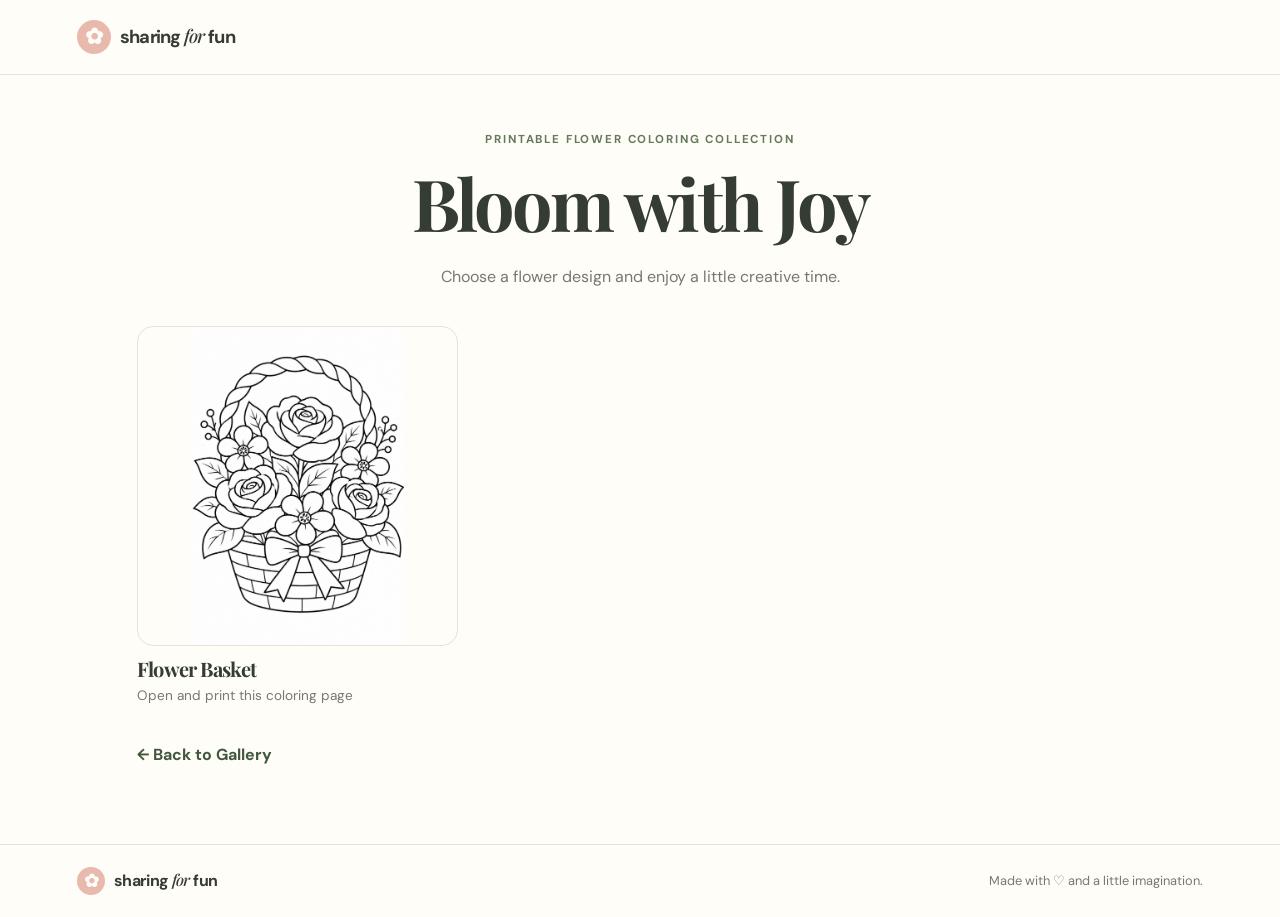
==== bloom-with-joy.html @ a3c9d55a "Add Bloom with Joy flower collection page" ====
<!DOCTYPE html>
<html lang="en">
<head>
  <meta charset="UTF-8">
  <meta name="viewport" content="width=device-width, initial-scale=1.0">
  <meta name="description" content="Bloom with Joy flower coloring collection.">
  <title>Bloom with Joy | Sharing for Fun</title>
  <link rel="stylesheet" href="style.css">
  <style>
    .bloom-collection { max-width: 1050px; margin: 0 auto; padding: 55px 22px 75px; }
    .bloom-heading { text-align: center; margin-bottom: 35px; }
    .bloom-heading p:last-child { color: var(--muted); }
    .bloom-grid { display: grid; grid-template-columns: repeat(3, minmax(0, 1fr)); gap: 22px; }
    .bloom-item { display: block; color: inherit; text-decoration: none; }
    .bloom-square { width: 100%; aspect-ratio: 1 / 1; border-radius: 16px; overflow: hidden; background: #fffdf8; border: 1px solid var(--line); }
    .bloom-square img { display: block; width: 100%; height: 100%; object-fit: contain; }
    .bloom-item h2 { font-size: 1.25rem; margin: 12px 0 4px; }
    .bloom-item p { color: var(--muted); font-size: .85rem; margin: 0; }
    .back-gallery { display: inline-block; margin-top: 35px; color: var(--green-dark); font-weight: 700; }
    @media (max-width: 650px) { .bloom-grid { grid-template-columns: repeat(2, minmax(0, 1fr)); gap: 14px; } }
    @media (max-width: 390px) { .bloom-grid { grid-template-columns: 1fr; } }
  </style>
</head>
<body>
  <header class="site-header">
    <a class="brand" href="index.html"><span class="brand-icon">✿</span><span>sharing <em>for</em> fun</span></a>
  </header>
  <main class="bloom-collection">
    <div class="bloom-heading">
      <p class="eyebrow">Printable flower coloring collection</p>
      <h1>Bloom with Joy</h1>
      <p>Choose a flower design and enjoy a little creative time.</p>
    </div>
    <div class="bloom-grid">
      <a class="bloom-item" href="flowers.html">
        <div class="bloom-square">
          <img src="flower-basket-coloring-page.png.png" alt="Flower Basket coloring page">
        </div>
        <h2>Flower Basket</h2>
        <p>Open and print this coloring page</p>
      </a>
    </div>
    <a class="back-gallery" href="index.html#gallery">← Back to Gallery</a>
  </main>
  <footer class="footer">
    <a class="brand footer-brand" href="index.html"><span class="brand-icon">✿</span><span>sharing <em>for</em> fun</span></a>
    <p>Made with ♡ and a little imagination.</p>
  </footer>
</body>
</html>
---- style.css ----
@import url('https://fonts.googleapis.com/css2?family=DM+Sans:wght@400;500;600;700&family=Playfair+Display:wght@500;600;700&display=swap');

:root {
  --cream: #fbf7ef;
  --paper: #fffdf8;
  --ink: #353c32;
  --muted: #77796d;
  --green: #647a5b;
  --green-dark: #42583e;
  --pink: #e8b9ad;
  --peach: #f4d9c6;
  --line: #e9e2d5;
  --lavender: #e7e0ef;
}
* { box-sizing: border-box; }
html { scroll-behavior: smooth; }
body { margin: 0; background: var(--paper); color: var(--ink); font-family: 'DM Sans', sans-serif; line-height: 1.65; }
a { color: inherit; text-decoration: none; }
button, input { font: inherit; }
.site-header { display:flex; justify-content:space-between; align-items:center; gap:24px; padding:20px clamp(20px, 6vw, 88px); background:rgba(255,253,248,.95); border-bottom:1px solid var(--line); position:sticky; top:0; z-index:5; }
.brand { display:flex; align-items:center; gap:9px; font-weight:700; font-size:1.15rem; letter-spacing:-.04em; white-space:nowrap; }
.brand em { font-family:'Playfair Display',serif; font-weight:500; }
.brand-icon { display:grid; place-items:center; width:34px; height:34px; border-radius:50%; background:var(--pink); color:#fffdf8; font-size:1.35rem; }
.nav { display:flex; align-items:center; gap:27px; font-size:.9rem; font-weight:600; }
.nav a:not(.nav-cta):hover, .text-link:hover { color:var(--green); }
.nav-cta { background:var(--green); color:white; padding:10px 16px; border-radius:99px; }
.menu-toggle { display:none; border:0; background:transparent; font-size:1.5rem; color:var(--ink); }
.hero { min-height:550px; display:grid; grid-template-columns:1.05fr .95fr; align-items:center; gap:40px; padding:65px clamp(24px, 9vw, 130px) 70px; background:var(--cream); overflow:hidden; }
.hero-copy { max-width:580px; }
.eyebrow { color:var(--green); text-transform:uppercase; letter-spacing:.16em; font-size:.72rem; font-weight:700; margin:0 0 13px; }
h1,h2,h3,p { margin-top:0; }
h1,h2 { font-family:'Playfair Display',serif; letter-spacing:-.04em; line-height:1.12; }
h1 { font-size:clamp(2.8rem, 5.6vw, 5rem); margin-bottom:22px; }
h1 span, h2 span { color:var(--green); font-style:italic; }
.hero-text { color:var(--muted); max-width:490px; font-size:1.04rem; margin-bottom:28px; }
.hero-actions { display:flex; align-items:center; flex-wrap:wrap; gap:22px; }
.button { display:inline-flex; justify-content:center; align-items:center; border:0; border-radius:99px; padding:13px 22px; font-weight:700; font-size:.9rem; transition:transform .2s, background .2s; cursor:pointer; }
.button:hover { transform:translateY(-2px); }
.button-primary { color:white; background:var(--green); }
.button-primary:hover { background:var(--green-dark); }
.text-link { font-size:.9rem; font-weight:700; }
.mini-note { margin-top:35px; font-size:.8rem; color:var(--muted); }
.mini-note span { color:#c77f75; font-size:1.2rem; margin-right:7px; }
.hero-art { min-height:370px; position:relative; display:grid; place-items:center; }
.sun-shape { position:absolute; width:min(330px, 80%); aspect-ratio:1; background:#e8cfc0; border-radius:50%; }
.art-card { position:relative; width:245px; height:305px; background:#fffaf1; border:2px solid #4c5747; border-radius:48% 48% 22px 22px; display:flex; flex-direction:column; justify-content:center; align-items:center; transform:rotate(4deg); box-shadow:12px 13px 0 rgba(83,99,73,.12); }
.flower-face { display:grid; place-items:center; width:135px; height:135px; border-radius:50%; color:#c47f74; background:#f4d6c8; font-size:6rem; line-height:1; }
.art-card p { font-family:'Playfair Display',serif; text-align:center; font-size:1.45rem; line-height:1.1; margin:15px 0 7px; }
.art-sparkle { color:var(--green); letter-spacing:.2em; }
.floating { position:absolute; z-index:1; }
.flower { color:var(--green); font-size:3.4rem; }
.flower-one { top:4%; left:10%; transform:rotate(-15deg); }
.flower-two { bottom:8%; right:8%; color:#c87f72; font-size:3.8rem; }
.star { color:#d39a59; font-size:3rem; }
.star-one { top:10%; right:10%; }
.heart { left:12%; bottom:12%; color:#c87f72; font-size:3rem; }
.section-wrap { padding:78px clamp(22px, 8vw, 115px); }
.intro { text-align:center; max-width:780px; margin:auto; }
h2 { font-size:clamp(2rem, 3.8vw, 3.2rem); margin-bottom:18px; }
.intro > p:last-child { max-width:590px; margin:0 auto; color:var(--muted); }
.gallery-section { background:#fffdf8; }
.section-heading { display:flex; justify-content:space-between; align-items:end; gap:24px; margin-bottom:22px; }
.section-heading h2 { margin-bottom:0; }
.search-box { display:flex; align-items:center; gap:8px; border:1px solid var(--line); background:white; border-radius:99px; padding:8px 15px; min-width:230px; color:var(--muted); }
.search-box input { border:0; outline:0; width:100%; min-width:0; background:transparent; color:var(--ink); }
.filters { display:flex; gap:9px; flex-wrap:wrap; margin-bottom:28px; }
.filter { border:1px solid var(--line); color:var(--muted); background:transparent; border-radius:99px; padding:8px 15px; font-size:.82rem; cursor:pointer; }
.filter.active, .filter:hover { background:var(--green); color:white; border-color:var(--green); }
.gallery-grid { display:grid; grid-template-columns:repeat(3, minmax(0,1fr)); gap:24px; }
.artwork-card { min-width:0; }
.art-preview { height:260px; border-radius:15px; position:relative; overflow:hidden; display:grid; place-items:center; border:1px solid rgba(64,69,53,.1); }
.preview-bunny { background:#f2e5d9; color:#5c604f; }
.bunny { font-size:2.3rem; border:2px solid #777963; border-radius:50%; padding:34px 14px; background:#fff8ee; }
.doodle { position:absolute; top:20px; left:24px; font-size:2rem; }
.preview-caption { position:absolute; bottom:18px; left:0; right:0; text-align:center; font-family:'Playfair Display',serif; font-style:italic; font-size:1.25rem; color:#555c4b; }
.preview-garden { background:#e4e8d8; }
.garden-flower { font-size:6.8rem; color:#b87971; position:absolute; top:28px; left:23%; }
.garden-flower.second { color:#d3a14f; font-size:4.5rem; top:85px; left:52%; }
.garden-leaf { font-size:7rem; position:absolute; bottom:35px; right:15%; color:#657a5d; transform:rotate(-25deg); }
.preview-cozy { background:#f2d8c6; }
.mug { font-size:6.5rem; filter:grayscale(.3); transform:rotate(-7deg); }
.cozy-star { position:absolute; right:25%; top:30px; color:#a77746; font-size:3rem; }
.preview-kitty { background:#e9e0ef; }
.kitty { font-size:2rem; line-height:1.35; font-family:monospace; text-align:center; color:#655c72; }
.preview-bloom { background:#f3e5c8; }
.bloom { font-size:8rem; color:#bc7e72; }
.bloom-leaf { position:absolute; bottom:28px; right:24%; font-size:5rem; color:#718166; transform:rotate(-30deg); }
.preview-happy { background:#dce8e1; }
.happy-sun { font-size:7rem; color:#c9944f; }
.happy-heart { position:absolute; top:26px; right:25%; font-size:3.3rem; color:#bd7d72; }
.card-info { display:flex; justify-content:space-between; align-items:start; gap:10px; padding:14px 3px 0; }
.card-info h3 { font-family:'Playfair Display',serif; font-size:1.18rem; margin-bottom:3px; }
.card-info p { color:var(--muted); font-size:.82rem; margin:0; }
.card-number { font-size:.75rem; color:#a5a292; padding-top:3px; }
.gallery-note, .no-results { color:var(--muted); font-size:.85rem; margin-top:25px; }
.no-results { text-align:center; }
.about-section { display:grid; grid-template-columns:.45fr 1fr; gap:35px; align-items:center; padding:75px clamp(24px, 15vw, 210px); background:#e8eee3; }
.about-doodle { font-size:4rem; color:#7a8d70; text-align:center; line-height:1.4; transform:rotate(-8deg); }
.about-copy { max-width:660px; }
.about-copy p:not(.eyebrow) { color:#697265; }
.button-light { background:#fffdf8; color:var(--green-dark); margin-top:8px; }
.pinterest-section { text-align:center; max-width:800px; margin:auto; }
.pin-symbol { width:54px; height:54px; display:grid; place-items:center; margin:0 auto 18px; background:#bd4d52; color:white; font-family:Georgia,serif; font-weight:bold; font-size:2.3rem; border-radius:50%; }
.pinterest-section > p:not(.eyebrow) { color:var(--muted); }
.small-help { font-size:.75rem; margin-top:18px; }
.small-help code { background:var(--cream); padding:2px 5px; border-radius:4px; }
.footer { display:flex; align-items:center; justify-content:space-between; gap:18px; flex-wrap:wrap; border-top:1px solid var(--line); padding:22px clamp(20px, 6vw, 88px); font-size:.8rem; color:var(--muted); }
.footer p { margin:0; }
.footer-brand { color:var(--ink); font-size:1rem; }
.footer-brand .brand-icon { width:28px; height:28px; font-size:1.1rem; }
@media (max-width: 850px) {
  .nav { gap:15px; font-size:.82rem; }
  .hero { padding-top:50px; gap:15px; }
  .gallery-grid { grid-template-columns:repeat(2, minmax(0,1fr)); }
  .art-preview { height:230px; }
}
@media (max-width: 640px) {
  .site-header { padding:14px 18px; }
  .menu-toggle { display:block; }
  .nav { display:none; position:absolute; left:0; right:0; top:100%; padding:18px; background:var(--paper); border-bottom:1px solid var(--line); flex-direction:column; align-items:stretch; }
  .nav.open { display:flex; }
  .nav a { padding:8px 10px; }
  .nav-cta { text-align:center; }
  .hero { grid-template-columns:1fr; padding:48px 23px 35px; text-align:center; }
  .hero-copy { margin:auto; }
  .hero-actions { justify-content:center; }
  .hero-art { min-height:330px; margin-top:10px; }
  .art-card { transform:scale(.88) rotate(4deg); }
  .mini-note { margin-top:24px; }
  .section-wrap { padding:55px 20px; }
  .section-heading { align-items:stretch; flex-direction:column; }
  .search-box { width:100%; }
  .gallery-grid { gap:15px; }
  .art-preview { height:190px; }
  .card-info h3 { font-size:1rem; }
  .card-info p { font-size:.76rem; }
  .about-section { grid-template-columns:1fr; gap:12px; padding:48px 24px; text-align:center; }
  .about-doodle { display:flex; justify-content:center; gap:25px; font-size:2.3rem; }
  .footer { justify-content:center; text-align:center; flex-direction:column; }
}
@media (max-width: 390px) {
  .gallery-grid { grid-template-columns:1fr; }
  .art-preview { height:250px; }
}
.art-preview img {
  width: 100%;
  height: 100%;
  object-fit: contain;
  display: block;
}

/* Square 1:1 image tile for Bloom with Joy */
.art-preview.bloom-image-preview {
  width: 100%;
  aspect-ratio: 1 / 1;
  height: auto;
  min-height: 0;
  display: block;
  overflow: hidden;
  background: #fffdf8;
}
.art-preview.bloom-image-preview img {
  display: block;
  width: 100%;
  height: 100%;
  object-fit: contain;
}
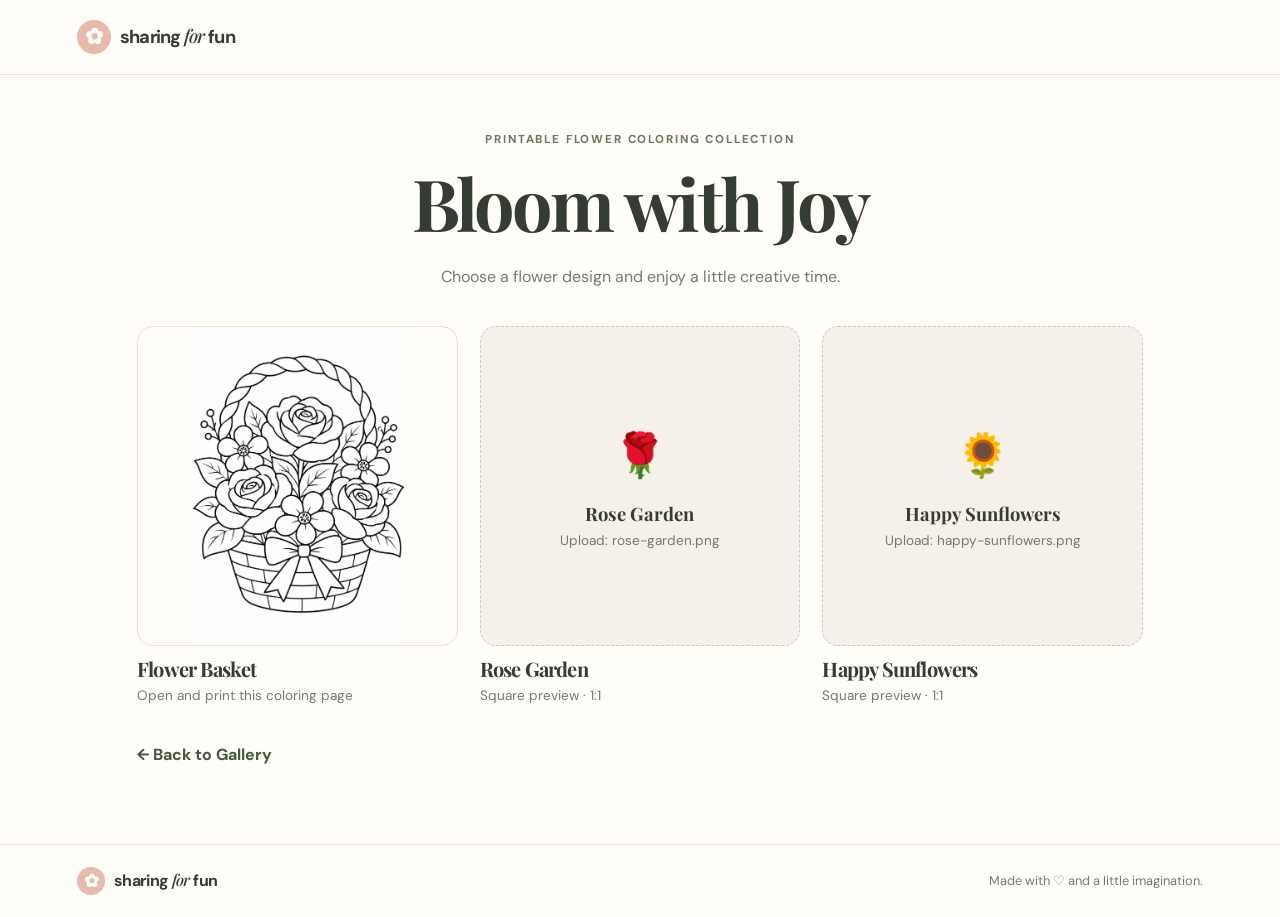
==== commit 38d5ee86: "Add Rose Garden and Happy Sunflowers to Bloom with Joy" ====
--- a/bloom-with-joy.html
+++ b/bloom-with-joy.html
@@ -14,6 +14,9 @@
     .bloom-item { display: block; color: inherit; text-decoration: none; }
     .bloom-square { width: 100%; aspect-ratio: 1 / 1; border-radius: 16px; overflow: hidden; background: #fffdf8; border: 1px solid var(--line); }
     .bloom-square img { display: block; width: 100%; height: 100%; object-fit: contain; }
+    .bloom-placeholder { width: 100%; aspect-ratio: 1 / 1; border-radius: 16px; border: 1px dashed #c9cbbb; background: #f5f0e8; display: grid; place-items: center; text-align: center; padding: 18px; color: var(--muted); }
+    .bloom-placeholder span { display: block; font-size: 2.7rem; margin-bottom: 8px; }
+    .bloom-placeholder strong { color: var(--ink); font-family: "Playfair Display", serif; font-size: 1.15rem; }
     .bloom-item h2 { font-size: 1.25rem; margin: 12px 0 4px; }
     .bloom-item p { color: var(--muted); font-size: .85rem; margin: 0; }
     .back-gallery { display: inline-block; margin-top: 35px; color: var(--green-dark); font-weight: 700; }
@@ -39,6 +42,16 @@
         <h2>Flower Basket</h2>
         <p>Open and print this coloring page</p>
       </a>
+      <article class="bloom-item">
+        <div class="bloom-placeholder"><div><span>🌹</span><strong>Rose Garden</strong><p>Upload: rose-garden.png</p></div></div>
+        <h2>Rose Garden</h2>
+        <p>Square preview · 1:1</p>
+      </article>
+      <article class="bloom-item">
+        <div class="bloom-placeholder"><div><span>🌻</span><strong>Happy Sunflowers</strong><p>Upload: happy-sunflowers.png</p></div></div>
+        <h2>Happy Sunflowers</h2>
+        <p>Square preview · 1:1</p>
+      </article>
     </div>
     <a class="back-gallery" href="index.html#gallery">← Back to Gallery</a>
   </main>
